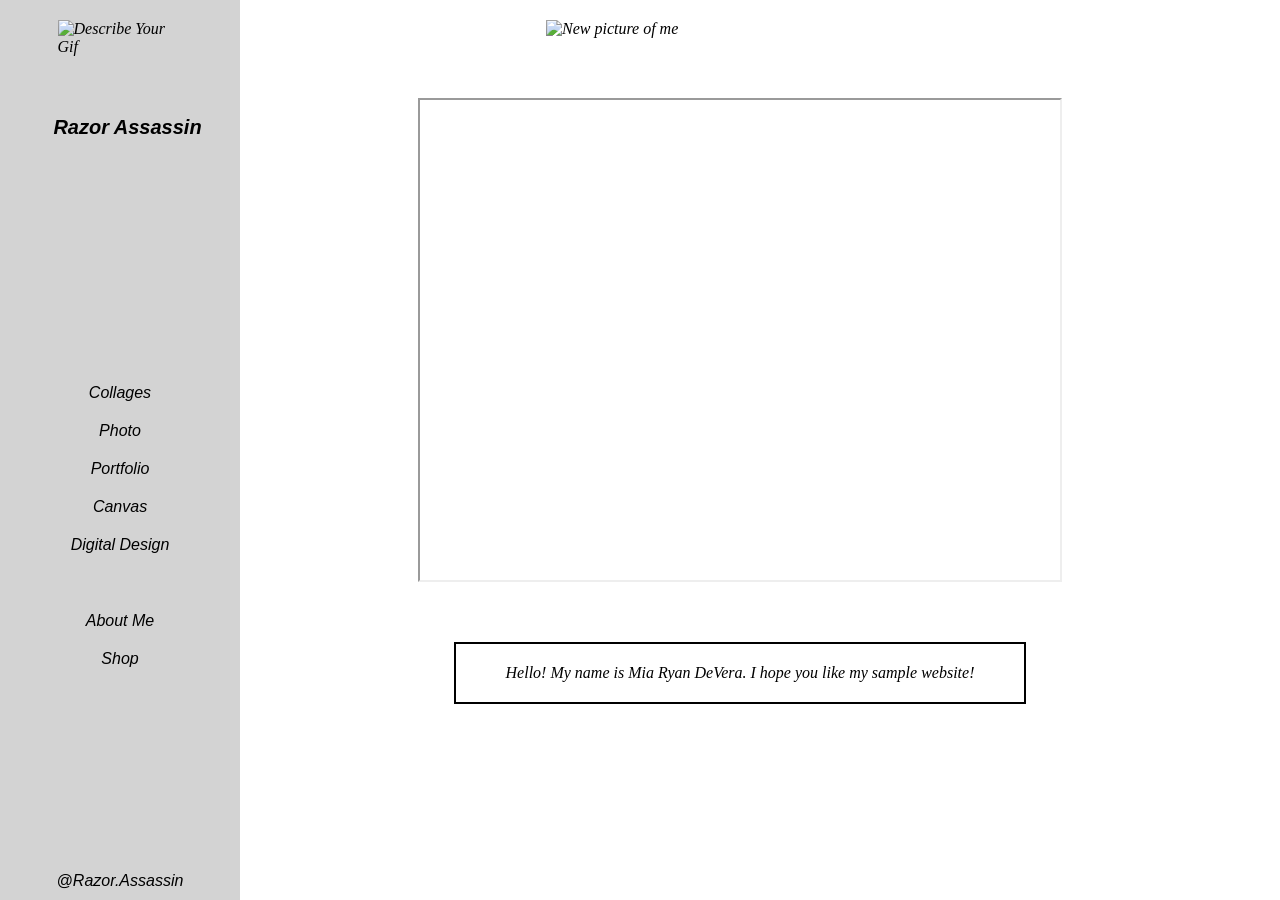
==== aboutme.html @ 479bb075 "Add files via upload" ====
<!DOCTYPE html>
<html lang="en">
<head>
    <meta charset="UTF-8">
    <title>About Me</title>
    <link rel="stylesheet" href="styles.css">
</head>
<body class="scroll">
    <div id="mouse"></div>
    <nav class="nav-bar" aria-label="Main navigation">
        <div class="nav-header">
            <img src="pictures/eyegif.gif" alt="Describe Your Gif">
            <a href="index.html"><h1>Razor Assassin</h1></a>
        </div>
        <ul class="nav-list" role="navigation">
            <li><a href="collages.html">Collages</a></li>
            <li><a href="photo.html">Photo</a></li>
            <li><a href="Portfolio.html">Portfolio</a></li>
            <li><a href="canvas.html">Canvas</a></li>
            <li><a href="digital.html">Digital Design</a></li> <br>
            
            <li><a href="aboutme.html">About Me</a></li> 
            <li><a href="shop.html">Shop</a></li>
        </ul>
        <div class="social-media">
            <a href="https://www.instagram.com/razor.assassin" target="_blank">@Razor.Assassin</a>
        </div>
    </nav>

    <main class="about-content" aria-label="About me content">
        <img src="pictures/selfp.jpg" alt="New picture of me">
        <div class="about-section">
            
            <iframe src="https://docs.google.com/document/d/1ea8kW9Yqiw9dIKtUqF34lnzUS0nnGINJRtz4ShpOJyk/edit" width="640" height="480"></iframe>

            <p class="about-text">Hello! My name is Mia Ryan DeVera. I hope you like my sample website!</p>
        </div>
    </main>

</body>
</html>
---- styles.css ----
@import url('https://fonts.googleapis.com/css2?family=Bebas+Neue&family=Open+Sans:wght@800&display=swap');


body {
    background: white
}

.no-scroll {
    display: flex;
    margin: 0;
    padding: 0;
    height: 100vh;
    box-sizing: border-box;
    overflow: hidden;
    font-style: italic;
}

.scroll {
    display: flex;
    flex-direction: column;
    margin: 0;
    padding: 0;
    min-height: 100vh;
    overflow-y: auto;
    margin-left: 200px;
    font-style: italic;
}

.scroll .nav-header h1 {
   font-size: 20px;
   font-weight: 900;
   padding-bottom: 100px;
}


.container {
    width: 80%;
    margin: auto;
}

#RA {
    width: 700px;  
    height: 400px; 
    object-fit: contain;
}

#mouse {
    position: absolute;
    width: 20px;
    height: 20px;
    background: black;
    border-radius: 50%;
    pointer-events: none;
    transform: translate(-50%, -50%);
    box-shadow: 0px 0px 20px 5px rgba(255, 0, 0, 0.7);
}

#page-title {
    font-family: serif;
    text-align: center;
    margin-bottom: 20px; 
}

.image-row {
   display: flex;
   justify-content: space-evenly; 
   margin: 0 auto 70px auto; 
   max-width: 90%;
}

figure {
   width: 60%;
   text-align: center;
}

figure img {
   width: 100%;
   height: auto;
   border-radius: 15px;
   transition: transform 0.5s; 
}

figure:hover img {
   animation: bounce 1s; 
}

figcaption {
   margin-top: 10px;
   font-weight: bold;       
   font-style: normal;      
}

.image-row:nth-child(3) figure:nth-child(1) {
    margin-top: -50px;   
  }

.image-row:nth-child(3) figure:nth-child(2) {
    margin-top: -250px; 
  }

  .image-row:last-child figure:last-child {
    margin-top: -250px;   
  }

  .image-row:last-child figure:first-child {
    margin-top: -50px;   
  }

  .canvas-row {
    display: flex;
    justify-content: center;
    align-items: center;
}

.canvas-figure {
    width: 40%;
    text-align: center;
}

.canvas-row img {
    width: 100%;
    height: auto;
}

.canvas-row:nth-child(3) .canvas-figure:nth-child(2) {
    margin-top: -20px;
}

.canvas-row:last-child .canvas-figure:first-child {
    margin-top: -20px;
}

.canvas-row:first-child .canvas-figure:nth-child(2) {
    margin-top: -20px;   
}

.canvas-row:nth-child(2) .canvas-figure:nth-child(1) {
    margin-top: -30px;   
}

.canvas-row:nth-child(2) .canvas-figure:nth-child(2) {
    margin-top: -75px;   
}

.canvas-row:nth-child(3) .canvas-figure:nth-child(1) {
    margin-top: -260px;   
}

.canvas-row:nth-child(3) .canvas-figure:nth-child(2) {
    margin-top: 20px;   
}

.canvas-row:last-child .canvas-figure:first-child {
    align-self: flex-end;
    justify-self: start;
    margin-top: -200px;   
    margin-left: -450px;
}


@keyframes bounce {
  0%   { transform: translateY(0); }
  50%  { transform: translateY(-10px); }
  100% { transform: translateY(0); }
}
h1 {
    font-family: 'Franklin Gothic Medium', 'Arial Narrow', Arial, sans-serif;
}

#special-announcement {
    height: 100vh;
    display: flex;
    justify-content: center;
    align-items: center;
    text-align: center;
  }

  #special-announcement h1 {
    font-size: 8em;
    font-weight: bold;
    text-shadow: 0 0 3px rgba(144, 238, 144, 0.4), 
                 0 0 5px rgba(144, 238, 144, 0.4), 
                 0 0 7px rgba(144, 238, 144, 0.4), 
                 0 0 9px rgba(144, 238, 144, 0.4);
  }

.nav-bar {
    position: fixed;
    top: 0;
    left: 0;
    height: 100vh;
    width: 200px;
    padding: 20px;
    background-color: lightgray;
    z-index: 1;
    display: flex;
    flex-direction: column;
    justify-content: space-between;
    align-items: center;
}

nav a:link, 
nav a:visited {
    text-decoration: none; 
    color: black; 
    transition: color 0.3s ease-in-out;  
}

nav a:hover,
nav a:active {
    color: grey; 
}

.nav-header img {
    display: block;
    margin-left: auto;
    margin-right: auto;
    width: 125px;
    height: auto;
}

.nav-header h1 {
    position: relative;
    padding-left: 15px;
    top: 60px; 
    margin: 0;
    white-space: nowrap;
    overflow: hidden;
    text-overflow: ellipsis;
}

.nav-list {
    list-style: none;
    padding: 0;
    text-align: center;
}

.nav-list a {
   font-family: Impact, Haettenschweiler, 'Arial Narrow Bold', sans-serif;
   font-style: italic;
    
}

.nav-list li {
    margin: 20px 0;
    
}

.nav-list li a:focus {
    outline: 1px solid #333;
}

.social-media {
    margin-bottom: 30px; 
    font-family: Impact, Haettenschweiler, 'Arial Narrow Bold', sans-serif;
    font-style: italic;
}

.main-content {
    flex-grow: 1;
    display: flex;
    justify-content: center;
    align-items: center;
    padding-left: 200px;
}

img {
    max-width: 100%;
    max-height: 100%;
}

.video-container {
    display: flex;
    flex-direction: column;
    justify-content: center;
    align-items: center;
    height: 100vh;
    text-align: center;
}

.video-container #RA {
    max-width: 80%;
}

.video-container p {
    font-weight: bold;      
    font-style: normal;     
    font-size: 2.0em;       
    padding-top: 15px;     
}

.collages-main-content {
    display: flex;
    flex-direction: column;
    justify-content: center;
    align-items:center;
    width: 80%;
    margin: 0 auto; 
}

.content-row {
    display: flex;
    justify-content: center;
    align-items: center;
    width: 100%;
    margin-top: 40px;
    margin-bottom: 20px; 

}

.content-row img {
    width: 40%; 
    height: auto;
}

.carousel-control-next, .carousel-control-prev {
    opacity: 0; 
    transition: opacity .5s;
}

#collageCarousel:hover .carousel-control-next, 
#collageCarousel:hover .carousel-control-prev,
#secondCarousel:hover .carousel-control-next, 
#secondCarousel:hover .carousel-control-prev,
#thirdCarousel:hover .carousel-control-next, 
#thirdCarousel:hover .carousel-control-prev {
    opacity: 1; 
}


#collageCarousel {
    padding-top: 50px;
   margin-right: 185px;
}

#secondCarousel {
    padding-top: 70px;  
    margin-right: 185px;
}

#thirdCarousel {
    padding-top: 70px;  
    padding-bottom: 50px;
    margin-right: 185px;
}

.carousel-item {
    height: 275px;
    width: 100%;
    overflow: hidden;
    transition: height 2s; 
}

.carousel-item img {
    height: 100%;
    width: auto;
    object-fit: contain;
    transition: height 2s; 
}
p .year {
    color: darkred;
}


.content-row p {
    
    width: 40%;
    padding-right: 60px; 
}

.about-content {
    margin-left: 200px;
    width: calc(100% - 200px); 
}

.about-content img {
    display: block;
    max-width: 35%;
    padding: 20px;
    margin-left: auto;
    margin-right: auto;
    padding-right: 300px;
    
}

.about-section {
    text-align: center;
    margin-top: 40px;
    padding-right: 200px;
    padding-bottom: 100px;
}


iframe {
    margin-bottom: 40px; 
}


.about-text {
    display: inline-block;
    border: 2px solid black;
    padding: 50px;
    padding-top: 20px;
    padding-bottom: 20px;
}


#art-shop {
    display: flex;
    justify-content: center;
    align-items: center;
    padding-left: 375px;
    height: 100vh;
}

#art-shop .main-content {
    display: flex;
    flex-direction: column;
    align-items: center;
    text-align: center;
}


@keyframes pulse {
    0% { transform: scale(1); }
    50% { transform: scale(1.1); }
    100% { transform: scale(1); }
}

#art-shop .flow-text {
    white-space: nowrap;
    overflow: hidden;
}

#art-shop .animated-link a:visited {
    color: inherit;
}

#art-shop .flow-text span {
    display: inline-block;
    padding-left: 100%;
    animation: flow 10s linear infinite;
    font-family: Arial, sans-serif; 
    font-weight: bold; 
}

#art-shop .animated-link {
    font-size: 50px;
    color: lightgreen; 
    padding-top: 175px;
    padding-right: 75px;
    animation: pulse 2s infinite;
    font-family: 'Franklin Gothic Medium', 'Arial Narrow', Arial, sans-serif; 
    font-weight: bold; 
}

@keyframes flow {
    0% { transform: translate(0, 0); }
    100% { transform: translate(-100%, 0); }
}

#countdown {
    display: flex;
    justify-content: center;
    padding: 20px;
}

.time-section {
    display: inline-flex;
    align-items: baseline;
    margin: 0 30px;
}

.time-box {
    display: flex;
    flex-direction: column;
    align-items: center;
    margin: 0 10px;
}

.time-unit {
    font-size: 4em;
    color: grey;
    margin-bottom: 10px;
    font-family:'Lucida Sans', 'Lucida Sans Regular', 'Lucida Grande', 'Lucida Sans Unicode', Geneva, Verdana, sans-serif
}

.label {
    font-size: 1em;
    color: black;
    font-family: 'Franklin Gothic Medium', 'Arial Narrow', Arial, sans-serif;
    font-weight: bold;
}

.colon {
    font-size: 4em;
    color: grey;
    margin: 0 15px;
}

/* PROJECT PAGE CSS */


.projects-container {
margin-left: 220px;
padding: 40px;
font-family: Arial, sans-serif;
}


.project-block {
margin-bottom: 100px;
padding-bottom: 50px;
border-bottom: 2px solid #ddd;
}


.project-block h1 {
font-size: 2.5rem;
margin-bottom: 20px;
font-weight: bold;
font-style: italic;
}


.project-block p {
max-width: 900px;
line-height: 1.6;
font-size: 1.1rem;
margin-bottom: 40px;
font-family: 'Times New Roman', Times, serif;
}



.project-gallery {
display: grid;
gap: 20px;
}


.project-gallery img {
    width: 100%;
    max-width: 250px; 
    aspect-ratio: 1 / 1;
    object-fit: cover;
    border-radius: 10px;
    transition: transform 0.3s ease;
    
}

.project-gallery img:hover {
transform: scale(1.03);
}


.four-images {
    display: flex;
    gap: 20px;                 
    flex-wrap: wrap;          
}

.two-images {
    display: grid;
    grid-template-columns: repeat(2, 250px); 
    gap: 20px;  
    
}

@media screen and (max-width: 480px) {
    .responsive-nav .nav-list {
        display: flex;
        flex-direction: row; 
        justify-content: space-around; 
    }
    
    .responsive-nav {
        padding: 5px 0; 
    }

    .responsive-video {
        width: 100%; 
        height: auto; 
    }
}
/* MOBILE RES */
@media (max-width: 768px) {
.projects-container {
margin-left: 0;
padding: 20px;
}


.four-images,
.two-images {
grid-template-columns: 1fr;
}


.project-block h1 {
font-size: 2rem;
}


.project-block p {
font-size: 1rem;
}
}
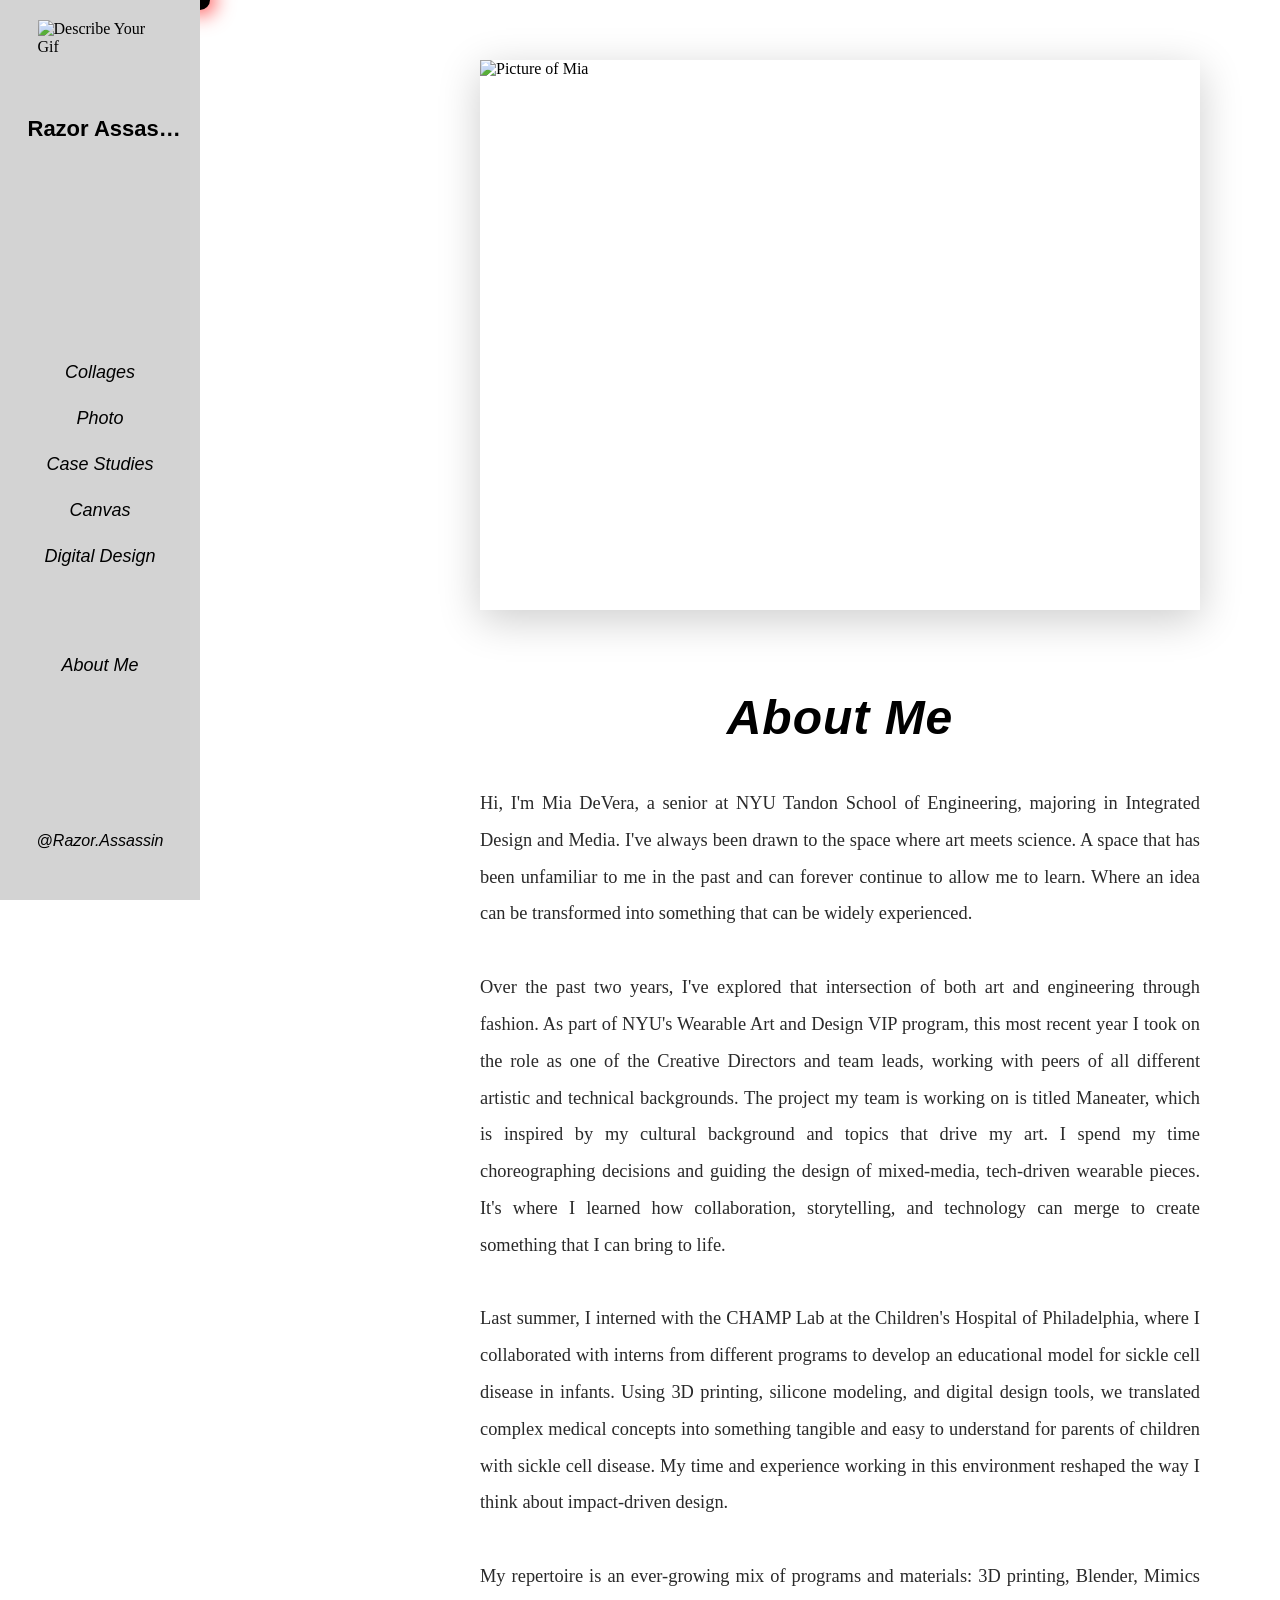
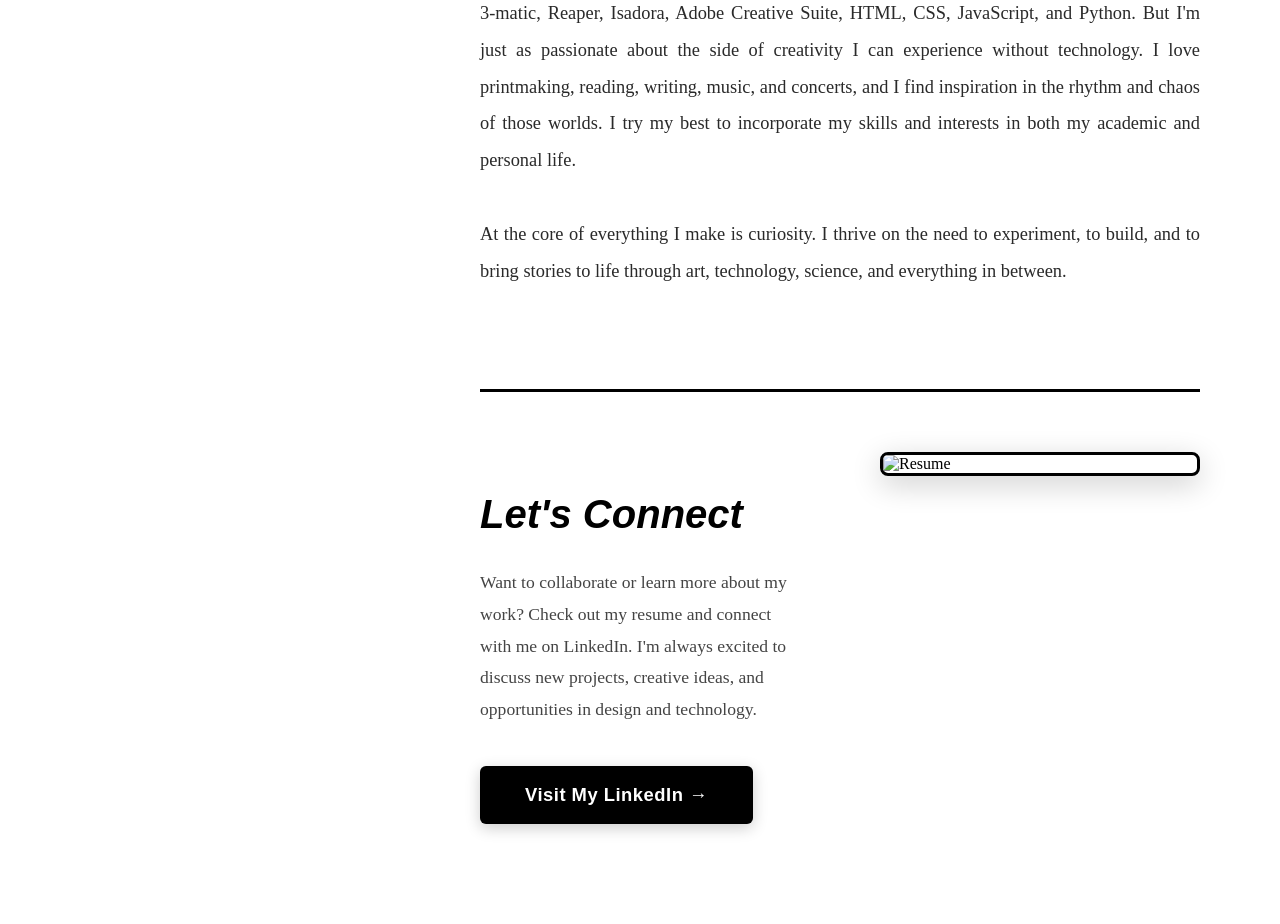
==== commit 937e70a6: "Add files via upload" ====
--- a/aboutme.html
+++ b/aboutme.html
@@ -6,35 +6,71 @@
     <link rel="stylesheet" href="styles.css">
 </head>
 <body class="scroll">
+
     <div id="mouse"></div>
+
     <nav class="nav-bar" aria-label="Main navigation">
         <div class="nav-header">
             <img src="pictures/eyegif.gif" alt="Describe Your Gif">
             <a href="index.html"><h1>Razor Assassin</h1></a>
         </div>
+
         <ul class="nav-list" role="navigation">
             <li><a href="collages.html">Collages</a></li>
             <li><a href="photo.html">Photo</a></li>
-            <li><a href="Portfolio.html">Portfolio</a></li>
+            <li><a href="Portfolio.html">Case Studies</a></li>
             <li><a href="canvas.html">Canvas</a></li>
-            <li><a href="digital.html">Digital Design</a></li> <br>
+            <li><a href="digital.html">Digital Design</a></li><br>
+            <li><a href="aboutme.html">About Me</a></li>
             
-            <li><a href="aboutme.html">About Me</a></li> 
-            <li><a href="shop.html">Shop</a></li>
         </ul>
+
         <div class="social-media">
             <a href="https://www.instagram.com/razor.assassin" target="_blank">@Razor.Assassin</a>
         </div>
     </nav>
 
-    <main class="about-content" aria-label="About me content">
-        <img src="pictures/selfp.jpg" alt="New picture of me">
-        <div class="about-section">
-            
-            <iframe src="https://docs.google.com/document/d/1ea8kW9Yqiw9dIKtUqF34lnzUS0nnGINJRtz4ShpOJyk/edit" width="640" height="480"></iframe>
+    <main class="about-container">
 
-            <p class="about-text">Hello! My name is Mia Ryan DeVera. I hope you like my sample website!</p>
+        
+        <div class="hero-photo">
+            <img src="pictures/IMG_4734 (1).jpeg" alt="Picture of Mia">
         </div>
+
+        
+        <div class="bio-section">
+            <h2>About Me</h2>
+            <p class="bio-text">
+                Hi, I'm Mia DeVera, a senior at NYU Tandon School of Engineering, majoring in Integrated Design and Media. I've always been drawn to the space where art meets science. A space that has been unfamiliar to me in the past and can forever continue to allow me to learn. Where an idea can be transformed into something that can be widely experienced.
+                <br><br>
+                Over the past two years, I've explored that intersection of both art and engineering through fashion. As part of NYU's Wearable Art and Design VIP program, this most recent year I took on the role as one of the Creative Directors and team leads, working with peers of all different artistic and technical backgrounds. The project my team is working on is titled Maneater, which is inspired by my cultural background and topics that drive my art. I spend my time choreographing decisions and guiding the design of mixed-media, tech-driven wearable pieces. It's where I learned how collaboration, storytelling, and technology can merge to create something that I can bring to life.
+                <br><br>
+                Last summer, I interned with the CHAMP Lab at the Children's Hospital of Philadelphia, where I collaborated with interns from different programs to develop an educational model for sickle cell disease in infants. Using 3D printing, silicone modeling, and digital design tools, we translated complex medical concepts into something tangible and easy to understand for parents of children with sickle cell disease. My time and experience working in this environment reshaped the way I think about impact-driven design.
+                <br><br>
+                My repertoire is an ever-growing mix of programs and materials: 3D printing, Blender, Mimics 3-matic, Reaper, Isadora, Adobe Creative Suite, HTML, CSS, JavaScript, and Python. But I'm just as passionate about the side of creativity I can experience without technology. I love printmaking, reading, writing, music, and concerts, and I find inspiration in the rhythm and chaos of those worlds. I try my best to incorporate my skills and interests in both my academic and personal life.
+                <br><br>
+                At the core of everything I make is curiosity. I thrive on the need to experiment, to build, and to bring stories to life through art, technology, science, and everything in between.
+            </p>
+        </div>
+
+        
+        <div class="resume-section">
+            <div class="resume-left">
+                <h3>Let's Connect</h3>
+                <p>
+                    Want to collaborate or learn more about my work? Check out my resume and connect with me on LinkedIn. I'm always excited to discuss new projects, creative ideas, and opportunities in design and technology.
+                </p>
+                <a href="https://www.linkedin.com/in/mia-devera-829058293/" 
+                   target="_blank" 
+                   class="linkedin-button">
+                   Visit My LinkedIn →
+                </a>
+            </div>
+            <div class="resume-right">
+                <img src="pictures/miadeveraresume.png" alt="Resume" class="resume-image">
+            </div>
+        </div>
+
     </main>
 
 </body>
--- a/styles.css
+++ b/styles.css
@@ -2,7 +2,23 @@
 
 
 body {
-    background: white
+    margin: 0;
+    padding: 0
+}
+
+body.no-scroll {
+    padding-left: 0 !important;
+}
+body.no-scroll .nav-bar {
+    position: fixed !important;
+    left: 0 !important;
+    width: 200px !important;
+    flex-shrink: 0 !important;
+}
+
+body.no-scroll .homepage-main {
+    margin-left: 200px;
+    width: calc(100% - 200px);
 }
 
 .no-scroll {
@@ -12,7 +28,13 @@
     height: 100vh;
     box-sizing: border-box;
     overflow: hidden;
-    font-style: italic;
+    font-style: normal; 
+}
+
+.no-scroll .main-content,
+.no-scroll main {
+    margin-left: 0; 
+    width: 100%;
 }
 
 .scroll {
@@ -23,7 +45,7 @@
     min-height: 100vh;
     overflow-y: auto;
     margin-left: 200px;
-    font-style: italic;
+    font-style: normal;
 }
 
 .scroll .nav-header h1 {
@@ -185,19 +207,23 @@
   }
 
 .nav-bar {
-    position: fixed;
-    top: 0;
-    left: 0;
-    height: 100vh;
-    width: 200px;
-    padding: 20px;
-    background-color: lightgray;
-    z-index: 1;
-    display: flex;
-    flex-direction: column;
-    justify-content: space-between;
-    align-items: center;
-}
+    position: fixed !important;
+    top: 0 !important;
+    left: 0 !important;
+    height: 100vh !important;
+    width: 200px !important;
+    min-width: 200px !important;
+    max-width: 200px !important;
+    padding: 20px !important;
+    background-color: lightgray !important;
+    z-index: 1000 !important;
+    display: flex !important;
+    flex-direction: column !important;
+    justify-content: space-between !important;
+    align-items: center !important;
+    box-sizing: border-box !important;
+}
+
 
 nav a:link, 
 nav a:visited {
@@ -220,30 +246,42 @@
 }
 
 .nav-header h1 {
+    font-family: 'Franklin Gothic Medium', 'Arial Narrow', Arial, sans-serif;
     position: relative;
     padding-left: 15px;
-    top: 60px; 
+    top: 60px;
     margin: 0;
+    margin-bottom: 40px; 
     white-space: nowrap;
     overflow: hidden;
     text-overflow: ellipsis;
+    font-size: 22px !important; 
+    font-weight: 900 !important;
+    max-width: 160px;
 }
 
 .nav-list {
     list-style: none;
     padding: 0;
     text-align: center;
+    margin-top: 0; 
 }
 
 .nav-list a {
-   font-family: Impact, Haettenschweiler, 'Arial Narrow Bold', sans-serif;
-   font-style: italic;
-    
+    font-family: Impact, Haettenschweiler, 'Arial Narrow Bold', sans-serif;
+    font-style: italic;
+    font-size: 18px; 
+    text-decoration: none;
+    color: black;
+    transition: color 0.3s ease-in-out;
 }
 
 .nav-list li {
-    margin: 20px 0;
-    
+    margin: 25px 0; 
+}
+
+.nav-list li:nth-last-child(1) {
+    margin-top: 45px;
 }
 
 .nav-list li a:focus {
@@ -251,9 +289,10 @@
 }
 
 .social-media {
-    margin-bottom: 30px; 
+    margin-bottom: 30px;
     font-family: Impact, Haettenschweiler, 'Arial Narrow Bold', sans-serif;
     font-style: italic;
+    font-size: 16px; 
 }
 
 .main-content {
@@ -290,12 +329,9 @@
 }
 
 .collages-main-content {
-    display: flex;
-    flex-direction: column;
-    justify-content: center;
-    align-items:center;
-    width: 80%;
-    margin: 0 auto; 
+    margin-left: 200px !important;
+    width: calc(100% - 200px) !important;
+    padding: 40px;
 }
 
 .content-row {
@@ -368,41 +404,157 @@
     padding-right: 60px; 
 }
 
-.about-content {
+
+
+.about-container {
     margin-left: 200px;
-    width: calc(100% - 200px); 
-}
-
-.about-content img {
+    padding: 60px 80px 100px 80px;
+    min-height: 100vh;
+}
+
+
+.hero-photo {
+    width: 100%;
+    max-width: 1400px;
+    margin: 0 auto 80px auto;
+    position: relative;
+}
+
+.hero-photo img {
+    width: auto;
+    max-width: 100%;
+    height: 550px;
+    object-fit: contain;
+    border-radius: 0;
+    box-shadow: 0 10px 40px rgba(0, 0, 0, 0.2);
     display: block;
-    max-width: 35%;
-    padding: 20px;
-    margin-left: auto;
-    margin-right: auto;
-    padding-right: 300px;
-    
-}
-
-.about-section {
+    margin: 0 auto;
+}
+
+
+.bio-section {
+    max-width: 900px;
+    margin: 0 auto 100px auto;
+}
+
+.bio-section h2 {
+    font-family: 'Franklin Gothic Medium', 'Arial Narrow', Arial, sans-serif;
+    font-size: 3rem;
+    margin-bottom: 40px;
+    font-style: italic;
+    letter-spacing: 1px;
     text-align: center;
-    margin-top: 40px;
-    padding-right: 200px;
-    padding-bottom: 100px;
-}
-
-
-iframe {
-    margin-bottom: 40px; 
-}
-
-
-.about-text {
+}
+
+.bio-text {
+    font-size: 1.15rem;
+    line-height: 2;
+    color: #2a2a2a;
+    text-align: justify;
+}
+
+
+.resume-section {
+    max-width: 1400px;
+    margin: 0 auto;
+    padding-top: 60px;
+    border-top: 3px solid #000;
+    display: grid;
+    grid-template-columns: 1fr 1fr;
+    gap: 80px;
+    align-items: start;  
+}
+
+.resume-left h3 {
+    font-family: 'Franklin Gothic Medium', 'Arial Narrow', Arial, sans-serif;
+    font-size: 2.5rem;
+    margin-bottom: 30px;
+    font-style: italic;
+}
+
+.resume-left p {
+    font-size: 1.1rem;
+    line-height: 1.8;
+    margin-bottom: 40px;
+    color: #444;
+}
+
+.resume-section .linkedin-button {
     display: inline-block;
-    border: 2px solid black;
-    padding: 50px;
-    padding-top: 20px;
-    padding-bottom: 20px;
-}
+    padding: 18px 45px;
+    background: black;
+    color: white;
+    text-decoration: none;
+    font-weight: bold;
+    font-size: 1.15rem;
+    border-radius: 6px;
+    transition: all 0.3s ease;
+    font-family: 'Franklin Gothic Medium', 'Arial Narrow', Arial, sans-serif;
+    letter-spacing: 0.5px;
+    box-shadow: 0 4px 15px rgba(0, 0, 0, 0.2);
+}
+
+.resume-section .linkedin-button:hover {
+    background: #333;
+    transform: translateY(-3px);
+    box-shadow: 0 6px 20px rgba(0, 0, 0, 0.3);
+}
+
+.resume-right {
+    display: flex;
+    justify-content: center;
+    align-items: center;
+}
+
+.resume-section .resume-image {
+    width: 100%;
+    max-width: 500px;
+    border: 3px solid black;
+    border-radius: 8px;
+    transition: transform 0.3s ease, box-shadow 0.3s ease;
+    box-shadow: 0 8px 30px rgba(0, 0, 0, 0.2);
+}
+
+.resume-section .resume-image:hover {
+    transform: translateY(-8px);
+    box-shadow: 0 12px 40px rgba(0, 0, 0, 0.3);
+}
+
+
+@media (max-width: 1200px) {
+    .resume-section {
+        grid-template-columns: 1fr;
+        gap: 50px;
+    }
+
+    .resume-right {
+        order: -1;
+    }
+}
+
+@media (max-width: 768px) {
+    .about-container {
+        margin-left: 0;
+        padding: 40px 20px 80px 20px;
+    }
+
+    .hero-photo img {
+        height: 350px;
+    }
+
+    .bio-section h2 {
+        font-size: 2rem;
+    }
+
+    .bio-text {
+        font-size: 1rem;
+    }
+
+    .resume-left h3 {
+        font-size: 2rem;
+    }
+}
+
 
 
 #art-shop {
@@ -498,7 +650,7 @@
     margin: 0 15px;
 }
 
-/* PROJECT PAGE CSS */
+
 
 
 .projects-container {
@@ -606,3 +758,161 @@
 font-size: 1rem;
 }
 }
+
+
+
+.about-two-col {
+    display: flex;
+    gap: 40px;
+    margin-top: 40px;
+    align-items: flex-start;
+}
+
+.about-long-text {
+    flex: 2;
+}
+
+.about-right-column {
+    flex: 1;
+    display: flex;
+    flex-direction: column;
+    align-items: center;
+}
+
+.about-right-column .resume-image {
+    width: 100%;
+    max-width: 350px; 
+    border: 2px solid black;
+    border-radius: 8px;
+    margin-bottom: 20px;
+}
+
+.about-right-column .linkedin-button {
+    margin: 0;
+}
+
+
+
+.homepage-main {
+    margin-left: 200px !important;
+    width: calc(100% - 200px) !important;
+    height: 100vh;
+    display: flex !important;
+    justify-content: center !important;
+    align-items: center !important;
+    overflow: hidden;
+}
+
+.video-wrapper {
+    position: relative;
+    width: 90%;
+    height: 85vh;
+    display: flex;
+    justify-content: center;
+    align-items: center;
+    box-shadow: 0 20px 60px rgba(0, 0, 0, 0.4);
+}
+
+#homepage-video {
+    width: 100%;
+    height: 100%;
+    object-fit: cover;
+}
+
+.video-overlay {
+    position: absolute;
+    bottom: 40px;
+    left: 50%;
+    transform: translateX(-50%);
+    z-index: 10;
+}
+
+.hero-title {
+    font-family: 'Franklin Gothic Medium', 'Arial Narrow', Arial, sans-serif;
+    font-size: 5rem;
+    font-weight: bold;
+    font-style: italic;
+    color: white;
+    text-shadow: 0 0 20px rgba(0, 0, 0, 0.8),
+                 0 0 40px rgba(0, 0, 0, 0.6);
+    letter-spacing: 3px;
+}
+
+/* Responsive */
+@media (max-width: 768px) {
+    .homepage-main {
+        margin-left: 0;
+        width: 100%;
+    }
+
+    .video-wrapper {
+        width: 95%;
+        height: 70vh;
+    }
+
+    .hero-title {
+        font-size: 2.5rem;
+    }
+}
+
+
+
+.digital-main {
+    margin-left: 200px;
+    padding: 60px 80px;
+    min-height: 100vh;
+    display: flex;
+    flex-direction: column;
+    justify-content: center;
+    align-items: center;
+}
+
+.digital-video-container {
+    width: 100%;
+    max-width: 1400px;
+    display: flex;
+    flex-direction: column;
+    align-items: center;
+}
+
+.digital-video-wrapper {
+    width: 100%;
+    height: 700px;
+    box-shadow: 0 20px 60px rgba(0, 0, 0, 0.3);
+    margin-bottom: 40px;
+}
+
+#digital-video {
+    width: 100%;
+    height: 100%;
+    object-fit: contain;
+    background: black;
+}
+
+.digital-caption {
+    text-align: center;
+}
+
+.digital-caption p {
+    font-size: 2rem;
+    font-weight: bold;
+    font-style: italic;
+    font-family: 'Franklin Gothic Medium', 'Arial Narrow', Arial, sans-serif;
+    color: #333;
+}
+
+/* Responsive */
+@media (max-width: 768px) {
+    .digital-main {
+        margin-left: 0;
+        padding: 40px 20px;
+    }
+
+    .digital-video-wrapper {
+        height: 400px;
+    }
+
+    .digital-caption p {
+        font-size: 1.5rem;
+    }
+}
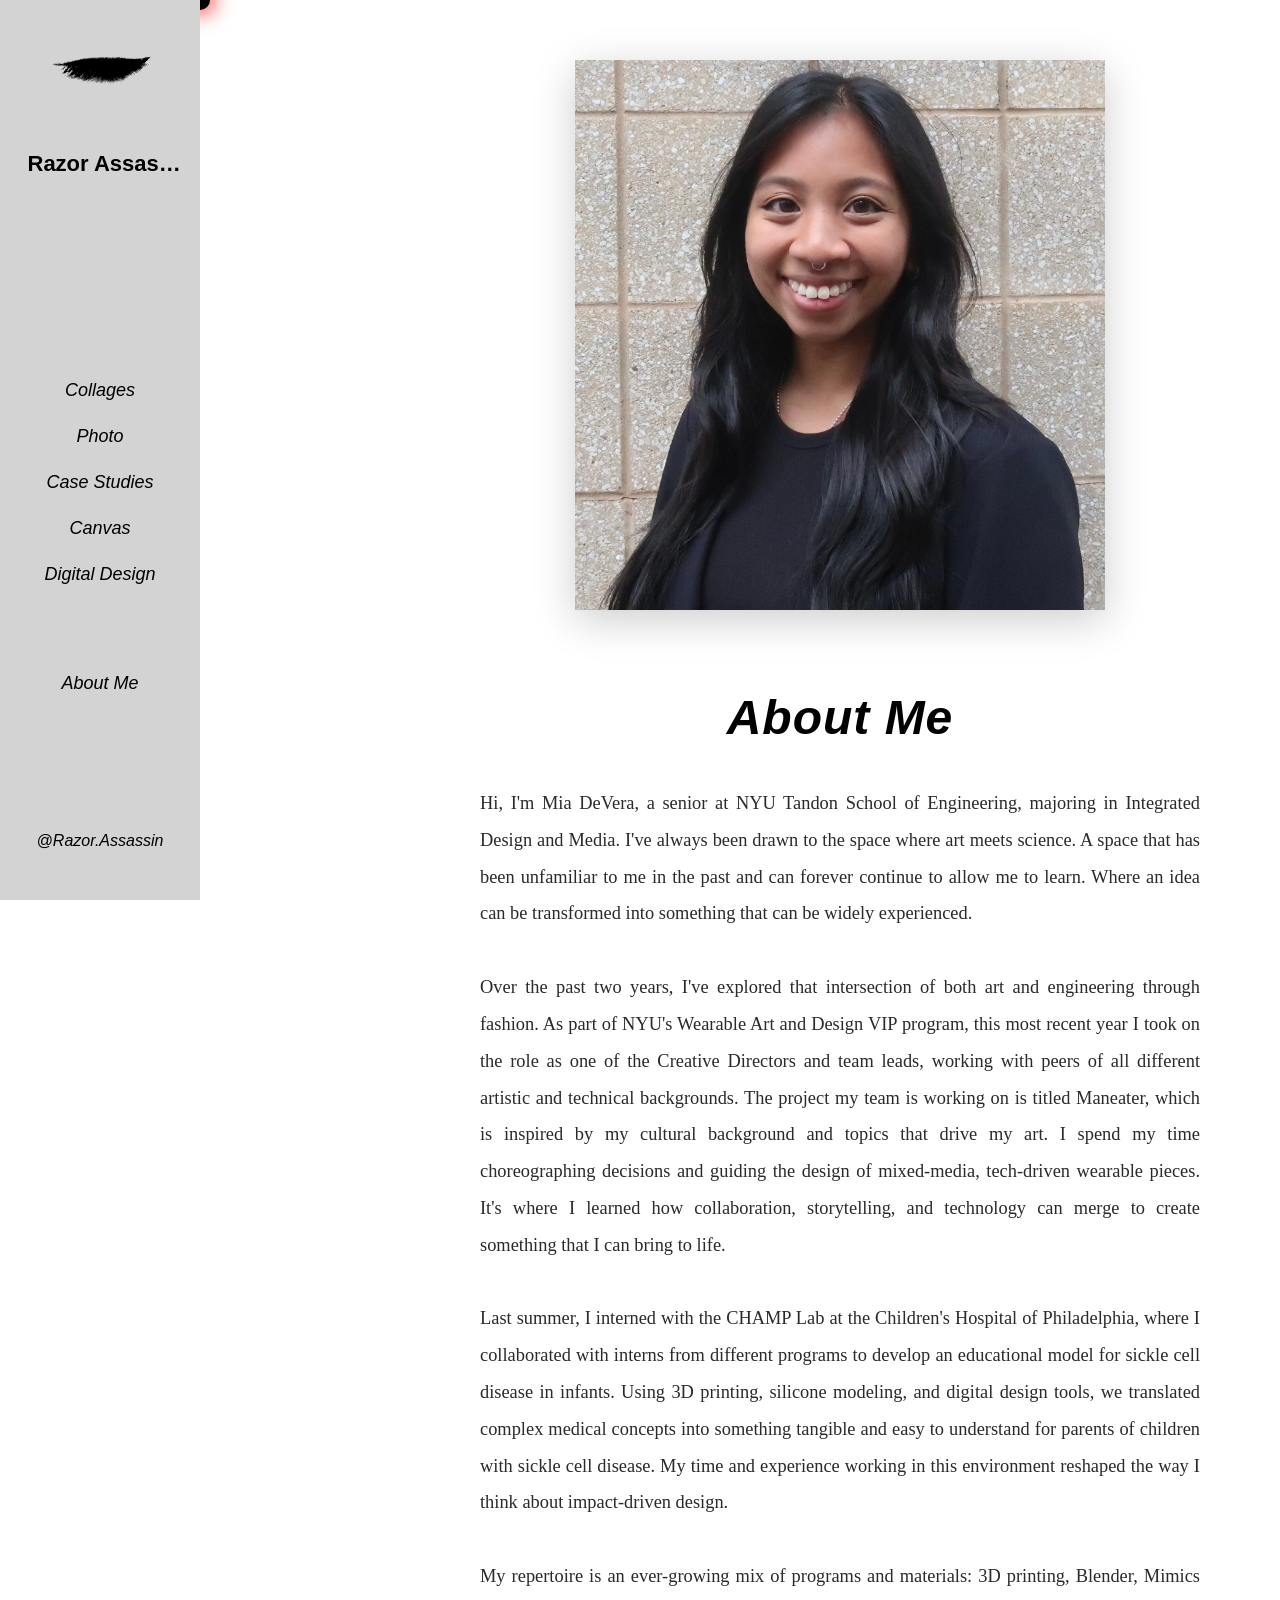
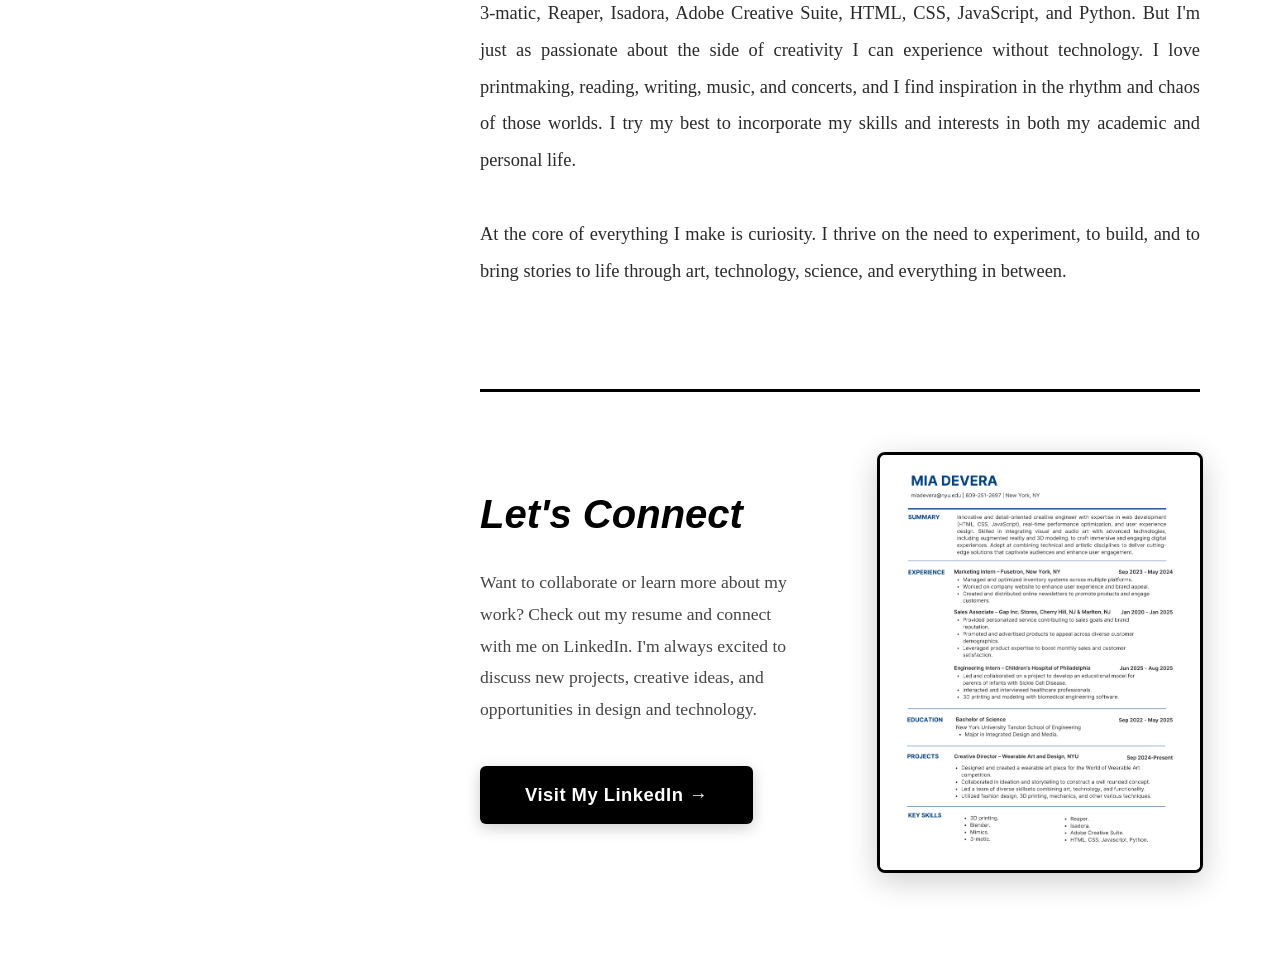
==== commit ada60b48: "Update aboutme.html" ====
--- a/aboutme.html
+++ b/aboutme.html
@@ -18,7 +18,7 @@
         <ul class="nav-list" role="navigation">
             <li><a href="collages.html">Collages</a></li>
             <li><a href="photo.html">Photo</a></li>
-            <li><a href="Portfolio.html">Case Studies</a></li>
+            <li><a href="Case-Studies.html">Case Studies</a></li>
             <li><a href="canvas.html">Canvas</a></li>
             <li><a href="digital.html">Digital Design</a></li><br>
             <li><a href="aboutme.html">About Me</a></li>
@@ -74,4 +74,5 @@
     </main>
 
 </body>
-</html>+
+</html>
